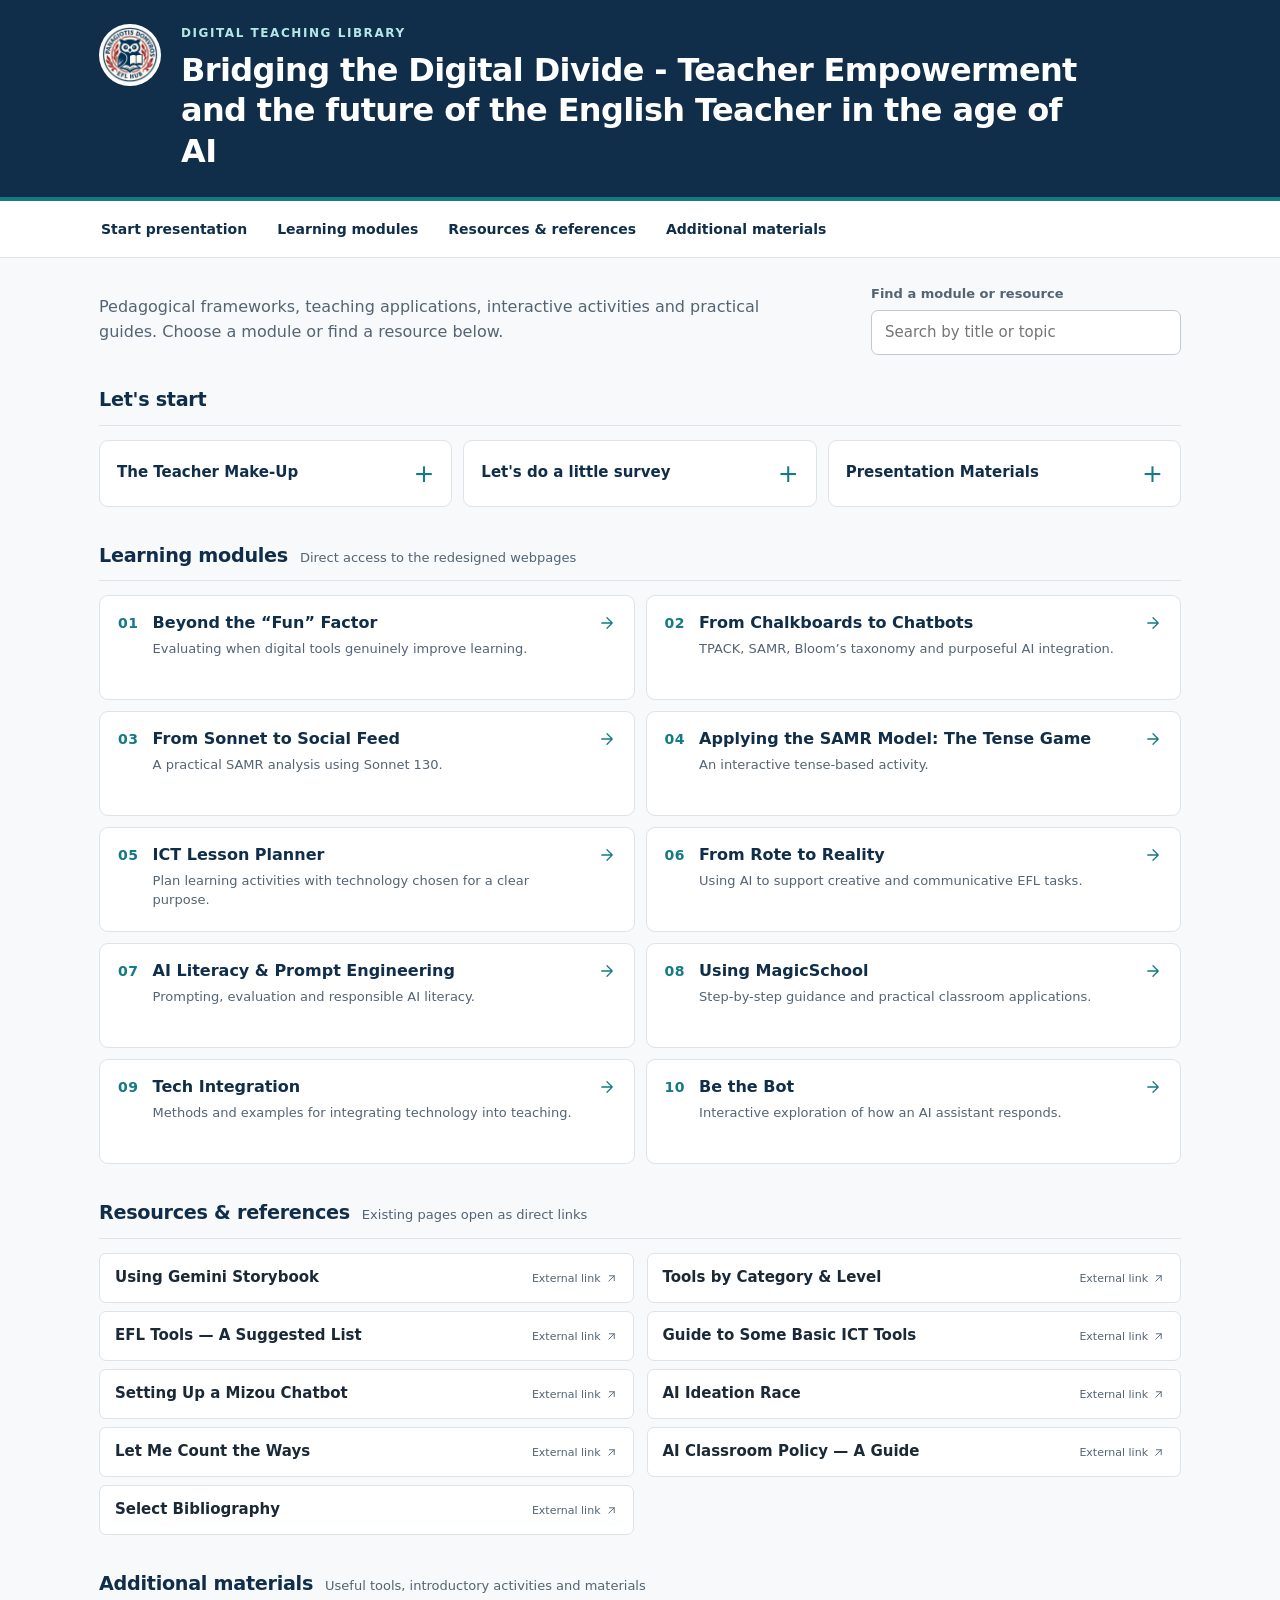
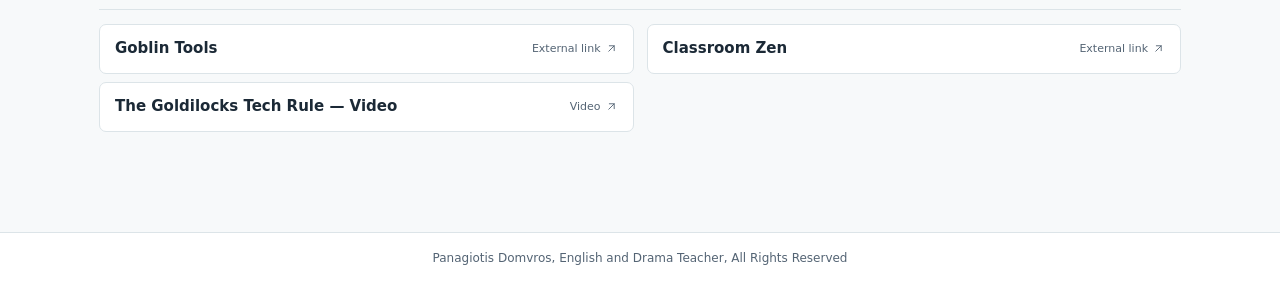
==== index.html @ 75fe8ab4 "Add files via upload" ====
<!doctype html>
<html lang="en">
<head>
<meta charset="utf-8">
<meta name="viewport" content="width=device-width, initial-scale=1">
<meta name="description" content="Digital Teaching Library: pedagogical frameworks, interactive activities, classroom tools and reference guides for English teachers.">
<title>Bridging the Digital Divide - Teacher Empowerment and the future of the English Teacher in the age of AI</title>
<style>
:root{--navy:#102e49;--teal:#147a85;--ink:#1b2936;--muted:#546474;--line:#dce4e8;--paper:#f7f9fa;--surface:#ffffff;--focus:#006cbe;}
*{box-sizing:border-box}
html{scroll-behavior:smooth}
body{margin:0;background:var(--paper);color:var(--ink);font-family:system-ui,-apple-system,BlinkMacSystemFont,"Segoe UI",Arial,sans-serif;line-height:1.55;font-size:16px}
a{color:inherit;text-decoration:none}
a:focus-visible,input:focus-visible{outline:3px solid var(--focus);outline-offset:4px}
.topbar{background:var(--navy);border-bottom:4px solid var(--teal);color:white}
.top-inner{max-width:1130px;margin:auto;padding:24px 24px 26px;display:flex;align-items:flex-start;gap:20px}
.brand-mark{flex:none;width:62px;height:62px;object-fit:contain;border-radius:50%;background:white}
.eyebrow{font-size:12px;letter-spacing:.13em;text-transform:uppercase;font-weight:760;color:#b6e7e7;margin:0 0 7px}
h1{font-size:clamp(1.25rem,2.55vw,2rem);line-height:1.27;letter-spacing:-.02em;margin:0;max-width:920px;font-weight:740}
nav{border-bottom:1px solid var(--line);background:var(--surface)}
.nav-inner{max-width:1130px;min-height:56px;margin:auto;padding:9px 24px;display:flex;gap:10px 26px;align-items:center;flex-wrap:wrap}
nav a{padding:7px 2px;font-size:14px;font-weight:650;color:var(--navy)}
nav a:hover{color:var(--teal);text-decoration:underline;text-underline-offset:5px}
main{max-width:1130px;margin:auto;padding:26px 24px 66px}
.intro{display:flex;gap:24px;align-items:center;justify-content:space-between;flex-wrap:wrap;margin-bottom:30px}
.intro p{margin:0;max-width:680px;color:var(--muted)}
.search-wrap{flex:0 1 310px;min-width:min(100%,235px)}
.search-wrap label{display:block;font-size:13px;font-weight:680;margin-bottom:5px;color:var(--muted)}
.search-wrap input{width:100%;font:inherit;font-size:15px;padding:10px 13px;background:var(--surface);color:var(--ink);border:1px solid #becbd2;border-radius:7px}
section{scroll-margin-top:24px;margin-bottom:34px}
.section-head{display:flex;gap:12px;align-items:baseline;border-bottom:1px solid var(--line);padding-bottom:10px;margin-bottom:14px}
h2{font-size:1.2rem;letter-spacing:-.015em;margin:0;color:var(--navy)}
.section-note{margin:0;color:var(--muted);font-size:13px}
.module-grid{display:grid;grid-template-columns:repeat(2,minmax(0,1fr));gap:11px}
.module{display:flex;align-items:flex-start;gap:14px;min-height:105px;padding:16px 18px;background:var(--surface);border:1px solid var(--line);border-radius:9px;transition:border-color .15s,background .15s}
.module:hover{border-color:var(--teal);background:#f2faf9}
.module-number{font-size:14px;color:var(--teal);font-weight:780;letter-spacing:.04em;line-height:1.7}
.module-copy{min-width:0;flex:1;display:flex;flex-direction:column;gap:5px}
.module-copy strong{color:var(--navy);font-size:16px;line-height:1.35}
.module-copy small{font-size:13px;line-height:1.48;color:var(--muted)}
.arrow{width:18px;height:18px;flex:none;stroke:var(--teal);stroke-width:1.7;stroke-linecap:round;stroke-linejoin:round;fill:none;margin-top:2px}
.resource-grid{display:grid;grid-template-columns:repeat(2,minmax(0,1fr));gap:8px 13px}
.resource{display:flex;align-items:center;justify-content:space-between;gap:14px;padding:12px 15px;background:var(--surface);border:1px solid var(--line);border-radius:7px;min-height:50px;font-size:15px;font-weight:560}
.resource:hover{border-color:var(--teal);background:#f2faf9}
.link-side{white-space:nowrap;color:var(--muted);font-size:11px;font-weight:450;display:inline-flex;align-items:center;gap:4px}
.link-side svg{height:13px;width:13px;stroke:currentColor;fill:none;stroke-width:1.7;stroke-linejoin:round;stroke-linecap:round}
.empty{display:none;color:var(--muted);padding:30px 0;text-align:center}
footer{border-top:1px solid var(--line);background:white;color:var(--muted);font-size:12px;text-align:center;padding:16px 10px}
[hidden]{display:none !important}
@media(max-width:680px){.top-inner{padding:18px 16px 20px;gap:12px}.brand-mark{height:45px;width:45px}h1{font-size:1.2rem}.nav-inner{padding:9px 16px;gap:3px 16px}main{padding:24px 16px 55px}.intro{gap:13px}.search-wrap{flex:1 1 100%}.module-grid,.resource-grid{grid-template-columns:minmax(0,1fr)}.module{min-height:88px;padding:14px}.section-head{flex-direction:column;gap:3px}.link-side{font-size:10px}}
@media(prefers-reduced-motion:reduce){html{scroll-behavior:auto}.module{transition:none}}

/* Opening activities: compact, native fold-out panels */
.start-grid{display:grid;grid-template-columns:repeat(3,minmax(0,1fr));gap:11px}
.start-panel{background:var(--surface);border:1px solid var(--line);border-radius:9px;overflow:hidden;align-self:start}
.start-panel[open]{border-color:#91bfc1}
.start-panel summary{list-style:none;display:flex;align-items:center;justify-content:space-between;gap:12px;min-height:65px;padding:15px 17px;color:var(--navy);font-size:15px;font-weight:680;cursor:pointer}
.start-panel summary::-webkit-details-marker{display:none}
.start-panel summary:hover{background:#f2faf9}
.start-panel summary:focus-visible{outline:3px solid var(--focus);outline-offset:-4px}
.start-panel summary::after{content:'+';color:var(--teal);font-size:25px;font-weight:400;line-height:1;flex:none}
.start-panel[open] summary::after{content:'−'}
.start-panel[open] summary{border-bottom:1px solid var(--line)}
.start-panel-body{padding:17px;display:flex;flex-direction:column;align-items:center;gap:11px}
.start-panel-body a.qr-link{display:block;line-height:0;border-radius:4px}
.start-panel-body a.qr-link:focus-visible{outline:3px solid var(--focus);outline-offset:4px}
.start-panel-body .qr-img{display:block;object-fit:contain;max-width:100%;width:205px;height:205px;background:#fff;image-rendering:auto}
.start-panel-body .open-link{font-size:14px;color:var(--teal);font-weight:650;text-decoration:underline;text-underline-offset:3px}
.start-panel-body .open-link:hover{color:var(--navy)}
@media(max-width:790px){.start-grid{grid-template-columns:1fr}.start-panel summary{min-height:55px}.start-panel-body .qr-img{width:200px;height:200px}}
</style>
</head>
<body>
<header class="topbar"><div class="top-inner">
<img class="brand-mark" src="assets/pdhub-logo.png" alt="Digital Teaching Library logo">
<div><p class="eyebrow">Digital Teaching Library</p><h1>Bridging the Digital Divide - Teacher Empowerment and the future of the English Teacher in the age of AI</h1></div>
</div></header>
<nav aria-label="Page sections"><div class="nav-inner">
<a href="#start">Start presentation</a><a href="#modules">Learning modules</a><a href="#resources">Resources &amp; references</a><a href="#materials">Additional materials</a>
</div></nav>
<main>
<div class="intro"><p>Pedagogical frameworks, teaching applications, interactive activities and practical guides. Choose a module or find a resource below.</p>
<div class="search-wrap"><label for="find">Find a module or resource</label><input id="find" type="search" placeholder="Search by title or topic" autocomplete="off"></div>
</div>
<section id="start" class="filter-section" aria-labelledby="start-heading">
<div class="section-head"><h2 id="start-heading">Let's start </h2><p class="section-note"></p></div>
<div class="start-grid">
<details class="start-panel" data-search="The Teacher Make-Up The Teacher Make-Up">
<summary>The Teacher Make-Up</summary>
<div class="start-panel-body">
<a class="qr-link" href="https://domvrosepimorfosi.github.io/teachermakeup/?lng=en" target="_blank" rel="noopener noreferrer" aria-label="Open the activity – The Teacher Make-Up"><img class="qr-img" src="assets/teacher-make-up.png" width="205" height="205" alt="QR code for The Teacher Make-Up" loading="lazy"></a>
<a class="open-link" href="https://domvrosepimorfosi.github.io/teachermakeup/?lng=en" target="_blank" rel="noopener noreferrer">Open the activity</a>
</div></details>
<details class="start-panel" data-search="Let&#x27;s do a little survey AnswerGarden Survey">
<summary>Let&#x27;s do a little survey</summary>
<div class="start-panel-body">
<a class="qr-link" href="https://answergarden.ch/5081475" target="_blank" rel="noopener noreferrer" aria-label="Open the survey – Let&#x27;s do a little survey"><img class="qr-img" src="assets/answer-garden.png" width="205" height="205" alt="QR code for Let&#x27;s do a little survey" loading="lazy"></a>
<a class="open-link" href="https://answergarden.ch/5081475" target="_blank" rel="noopener noreferrer">Open the survey</a>
</div></details>
<details class="start-panel" data-search="Presentation Materials Teaching Materials">
<summary>Presentation Materials</summary>
<div class="start-panel-body">
<a class="qr-link" href="https://domvrosepimorfosi.github.io/bdd-dissemination/" target="_blank" rel="noopener noreferrer" aria-label="Open materials – Presentation Materials"><img class="qr-img" src="assets/presentation-materials.png" width="205" height="205" alt="QR code for Presentation Materials" loading="lazy"></a>
<a class="open-link" href="https://domvrosepimorfosi.github.io/bdd-dissemination/" target="_blank" rel="noopener noreferrer">Open materials</a>
</div></details>
</div></section>
<section id="modules" class="filter-section" aria-labelledby="modules-heading"><div class="section-head"><h2 id="modules-heading">Learning modules</h2><p class="section-note">Direct access to the redesigned webpages</p></div>
<div class="module-grid">
<a class="module" data-search="01 Beyond the “Fun” Factor Evaluating when digital tools genuinely improve learning." href="beyond-the-funfactor/index.html">
      <span class="module-number">01</span>
      <span class="module-copy"><strong>Beyond the “Fun” Factor</strong><small>Evaluating when digital tools genuinely improve learning.</small></span>
      <svg class="arrow" viewBox="0 0 24 24" aria-hidden="true"><path d="M5 12h14m-7-7 7 7-7 7"/></svg>
    </a><a class="module" data-search="02 From Chalkboards to Chatbots TPACK, SAMR, Bloom’s taxonomy and purposeful AI integration." href="Chalkboards-to-Chatbots/index.html">
      <span class="module-number">02</span>
      <span class="module-copy"><strong>From Chalkboards to Chatbots</strong><small>TPACK, SAMR, Bloom’s taxonomy and purposeful AI integration.</small></span>
      <svg class="arrow" viewBox="0 0 24 24" aria-hidden="true"><path d="M5 12h14m-7-7 7 7-7 7"/></svg>
    </a><a class="module" data-search="03 From Sonnet to Social Feed A practical SAMR analysis using Sonnet 130." href="SAMR-analysis-sonnet130/index.html">
      <span class="module-number">03</span>
      <span class="module-copy"><strong>From Sonnet to Social Feed</strong><small>A practical SAMR analysis using Sonnet 130.</small></span>
      <svg class="arrow" viewBox="0 0 24 24" aria-hidden="true"><path d="M5 12h14m-7-7 7 7-7 7"/></svg>
    </a><a class="module" data-search="04 Applying the SAMR Model: The Tense Game An interactive tense-based activity." href="SAMR-tenses/index.html">
      <span class="module-number">04</span>
      <span class="module-copy"><strong>Applying the SAMR Model: The Tense Game</strong><small>An interactive tense-based activity.</small></span>
      <svg class="arrow" viewBox="0 0 24 24" aria-hidden="true"><path d="M5 12h14m-7-7 7 7-7 7"/></svg>
    </a><a class="module" data-search="05 ICT Lesson Planner Plan learning activities with technology chosen for a clear purpose." href="ICT-LessonPlanner/index.html">
      <span class="module-number">05</span>
      <span class="module-copy"><strong>ICT Lesson Planner</strong><small>Plan learning activities with technology chosen for a clear purpose.</small></span>
      <svg class="arrow" viewBox="0 0 24 24" aria-hidden="true"><path d="M5 12h14m-7-7 7 7-7 7"/></svg>
    </a><a class="module" data-search="06 From Rote to Reality Using AI to support creative and communicative EFL tasks." href="Rote-to-Reality/index.html">
      <span class="module-number">06</span>
      <span class="module-copy"><strong>From Rote to Reality</strong><small>Using AI to support creative and communicative EFL tasks.</small></span>
      <svg class="arrow" viewBox="0 0 24 24" aria-hidden="true"><path d="M5 12h14m-7-7 7 7-7 7"/></svg>
    </a><a class="module" data-search="07 AI Literacy &amp; Prompt Engineering Prompting, evaluation and responsible AI literacy." href="ai-literacy/index.html">
      <span class="module-number">07</span>
      <span class="module-copy"><strong>AI Literacy &amp; Prompt Engineering</strong><small>Prompting, evaluation and responsible AI literacy.</small></span>
      <svg class="arrow" viewBox="0 0 24 24" aria-hidden="true"><path d="M5 12h14m-7-7 7 7-7 7"/></svg>
    </a><a class="module" data-search="08 Using MagicSchool Step-by-step guidance and practical classroom applications." href="using-magicschool/index.html">
      <span class="module-number">08</span>
      <span class="module-copy"><strong>Using MagicSchool</strong><small>Step-by-step guidance and practical classroom applications.</small></span>
      <svg class="arrow" viewBox="0 0 24 24" aria-hidden="true"><path d="M5 12h14m-7-7 7 7-7 7"/></svg>
    </a><a class="module" data-search="09 Tech Integration Methods and examples for integrating technology into teaching." href="tech-integration/index.html">
      <span class="module-number">09</span>
      <span class="module-copy"><strong>Tech Integration</strong><small>Methods and examples for integrating technology into teaching.</small></span>
      <svg class="arrow" viewBox="0 0 24 24" aria-hidden="true"><path d="M5 12h14m-7-7 7 7-7 7"/></svg>
    </a><a class="module" data-search="10 Be the Bot Interactive exploration of how an AI assistant responds." href="be-the-bot/index.html">
      <span class="module-number">10</span>
      <span class="module-copy"><strong>Be the Bot</strong><small>Interactive exploration of how an AI assistant responds.</small></span>
      <svg class="arrow" viewBox="0 0 24 24" aria-hidden="true"><path d="M5 12h14m-7-7 7 7-7 7"/></svg>
    </a>
</div></section>
<section id="resources" class="filter-section" aria-labelledby="resources-heading"><div class="section-head"><h2 id="resources-heading">Resources &amp; references</h2><p class="section-note">Existing pages open as direct links</p></div>
<div class="resource-grid">
<a class="resource" data-search="Using Gemini Storybook" href="https://domvrosepimorfosi.github.io/using-storybook/" target="_blank" rel="noopener noreferrer">
       <span>Using Gemini Storybook</span><span class="link-side">External link <svg viewBox="0 0 24 24" aria-hidden="true"><path d="M7 17 17 7M8 7h9v9"/></svg></span>
    </a><a class="resource" data-search="Tools by Category &amp; Level" href="https://domvrosepimorfosi.github.io/ict-tools-categorised/" target="_blank" rel="noopener noreferrer">
       <span>Tools by Category &amp; Level</span><span class="link-side">External link <svg viewBox="0 0 24 24" aria-hidden="true"><path d="M7 17 17 7M8 7h9v9"/></svg></span>
    </a><a class="resource" data-search="EFL Tools — A Suggested List" href="https://domvrosepimorfosi.github.io/EFLTools-Suggested-List/" target="_blank" rel="noopener noreferrer">
       <span>EFL Tools — A Suggested List</span><span class="link-side">External link <svg viewBox="0 0 24 24" aria-hidden="true"><path d="M7 17 17 7M8 7h9v9"/></svg></span>
    </a><a class="resource" data-search="Guide to Some Basic ICT Tools" href="https://domvrosepimorfosi.github.io/ict-tools-presentation/" target="_blank" rel="noopener noreferrer">
       <span>Guide to Some Basic ICT Tools</span><span class="link-side">External link <svg viewBox="0 0 24 24" aria-hidden="true"><path d="M7 17 17 7M8 7h9v9"/></svg></span>
    </a><a class="resource" data-search="Setting Up a Mizou Chatbot" href="https://domvrosepimorfosi.github.io/mizou-chatbot/" target="_blank" rel="noopener noreferrer">
       <span>Setting Up a Mizou Chatbot</span><span class="link-side">External link <svg viewBox="0 0 24 24" aria-hidden="true"><path d="M7 17 17 7M8 7h9v9"/></svg></span>
    </a><a class="resource" data-search="AI Ideation Race" href="https://domvrosepimorfosi.github.io/ai-ideation-race/" target="_blank" rel="noopener noreferrer">
       <span>AI Ideation Race</span><span class="link-side">External link <svg viewBox="0 0 24 24" aria-hidden="true"><path d="M7 17 17 7M8 7h9v9"/></svg></span>
    </a><a class="resource" data-search="Let Me Count the Ways" href="https://domvrosepimorfosi.github.io/sonnet-letmecount/" target="_blank" rel="noopener noreferrer">
       <span>Let Me Count the Ways</span><span class="link-side">External link <svg viewBox="0 0 24 24" aria-hidden="true"><path d="M7 17 17 7M8 7h9v9"/></svg></span>
    </a><a class="resource" data-search="AI Classroom Policy — A Guide" href="https://domvrosepimorfosi.github.io/AI-classroom-policy/" target="_blank" rel="noopener noreferrer">
       <span>AI Classroom Policy — A Guide</span><span class="link-side">External link <svg viewBox="0 0 24 24" aria-hidden="true"><path d="M7 17 17 7M8 7h9v9"/></svg></span>
    </a><a class="resource" data-search="Select Bibliography" href="https://domvrosepimorfosi.github.io/bridging-divide-bibliography/" target="_blank" rel="noopener noreferrer">
       <span>Select Bibliography</span><span class="link-side">External link <svg viewBox="0 0 24 24" aria-hidden="true"><path d="M7 17 17 7M8 7h9v9"/></svg></span>
    </a>
</div></section>
<section id="materials" class="filter-section" aria-labelledby="materials-heading"><div class="section-head"><h2 id="materials-heading">Additional materials</h2><p class="section-note">Useful tools, introductory activities and materials</p></div>
<div class="resource-grid">
<a class="resource" data-search="Goblin Tools" href="https://goblin.tools/" target="_blank" rel="noopener noreferrer">
       <span>Goblin Tools</span><span class="link-side">External link <svg viewBox="0 0 24 24" aria-hidden="true"><path d="M7 17 17 7M8 7h9v9"/></svg></span>
    </a><a class="resource" data-search="Classroom Zen" href="https://classroomzen.com/" target="_blank" rel="noopener noreferrer">
       <span>Classroom Zen</span><span class="link-side">External link <svg viewBox="0 0 24 24" aria-hidden="true"><path d="M7 17 17 7M8 7h9v9"/></svg></span>
    </a><a class="resource" data-search="The Goldilocks Tech Rule — Video" href="ICT-LessonPlanner/The%20Goldilocks%20Tech%20Rule.mp4">
       <span>The Goldilocks Tech Rule — Video</span><span class="link-side">Video <svg viewBox="0 0 24 24" aria-hidden="true"><path d="M7 17 17 7M8 7h9v9"/></svg></span>
    </a>
</div></section>
<p class="empty" id="empty" role="status" aria-live="polite">No matching modules or resources.</p>
</main>
<footer>Panagiotis Domvros, English and Drama Teacher, All Rights Reserved</footer>
<script>
const field=document.getElementById('find');
const entries=[...document.querySelectorAll('[data-search]')];
const groups=[...document.querySelectorAll('.filter-section')];
field.addEventListener('input',()=>{
 const term=field.value.toLocaleLowerCase().trim();
 let visible=0;
 entries.forEach(a=>{let matched=a.dataset.search.toLocaleLowerCase().includes(term);a.hidden=!matched;if(matched)visible++;});
 groups.forEach(g=>{g.hidden=![...g.querySelectorAll('[data-search]')].some(e=>!e.hidden);});
 document.getElementById('empty').style.display=visible?'none':'block';
});
</script>
</body>
</html>
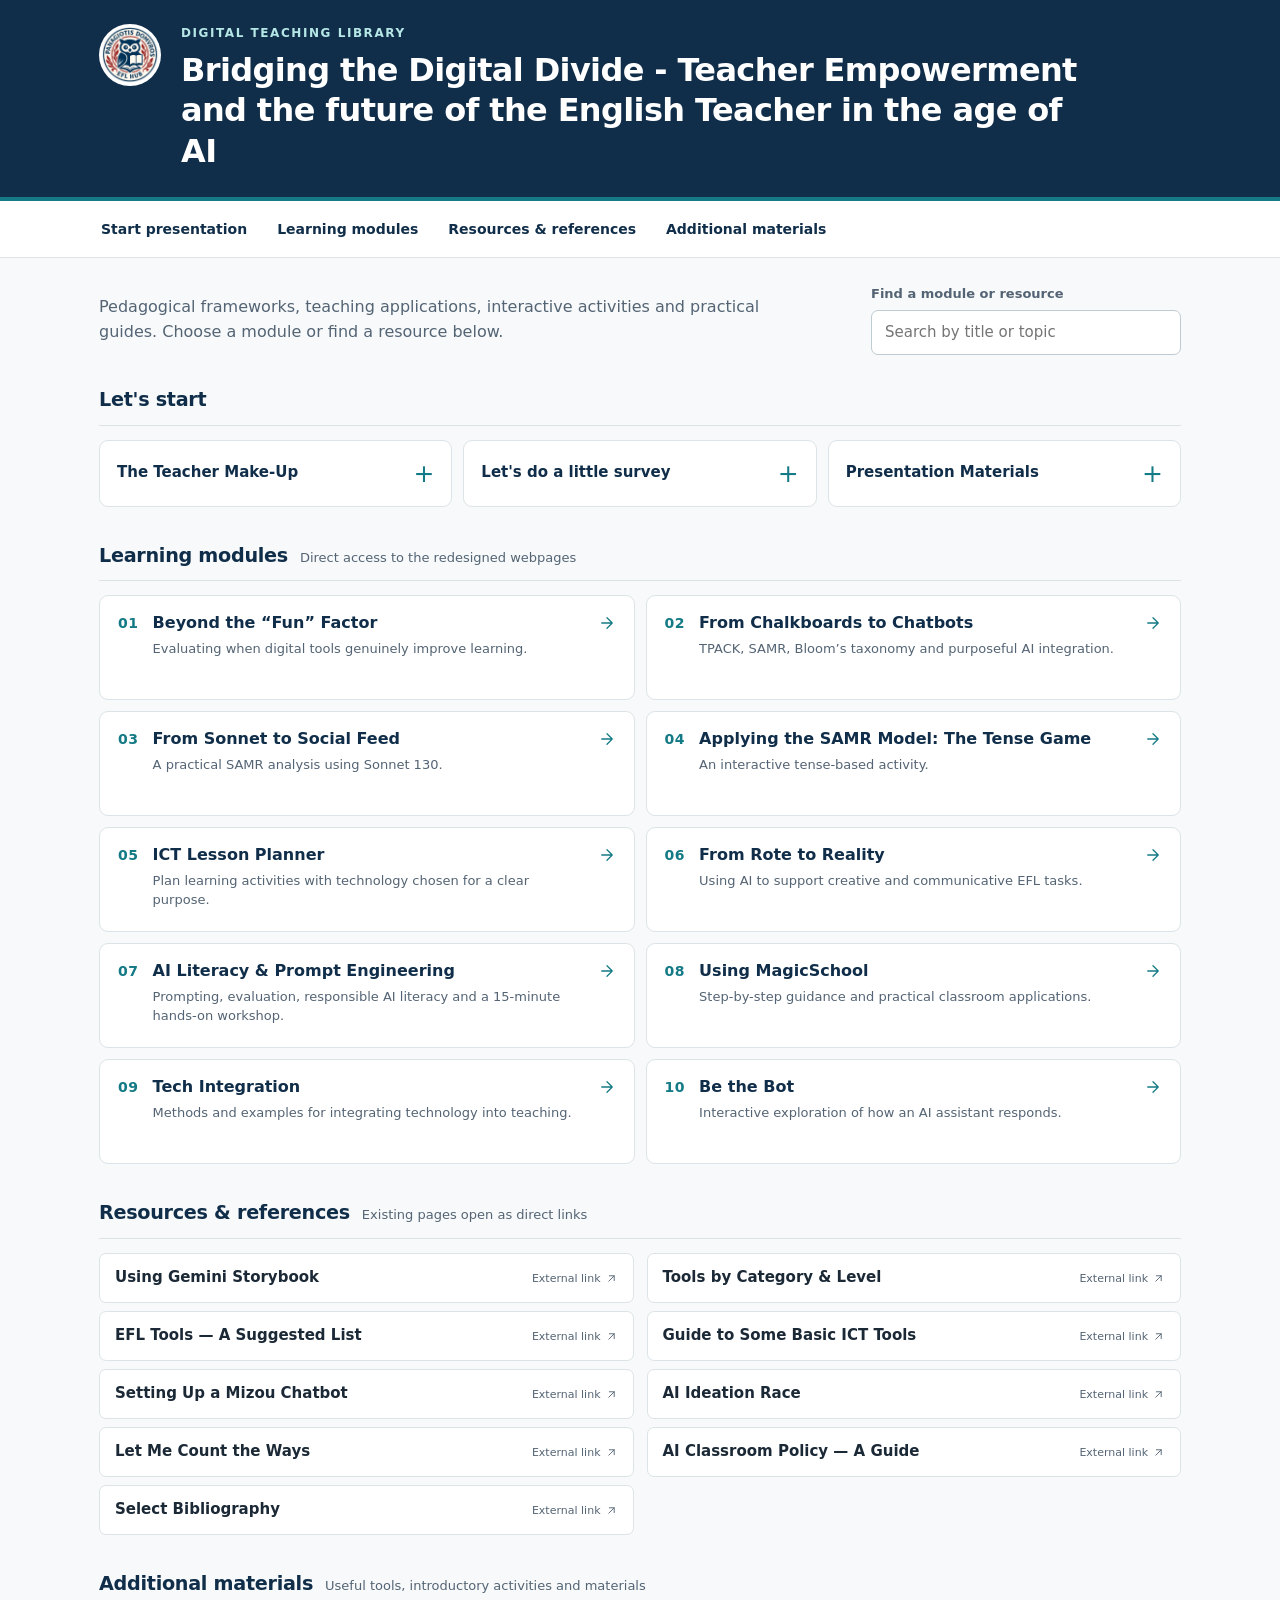
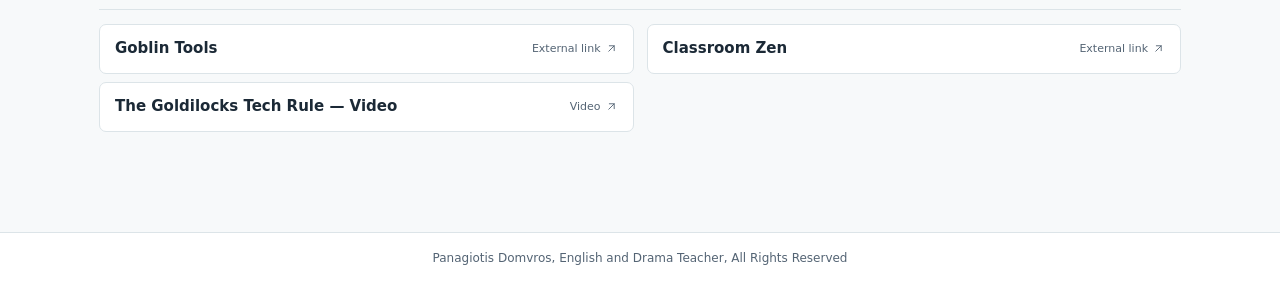
==== commit ed508e9f: "Add files via upload" ====
--- a/index.html
+++ b/index.html
@@ -130,9 +130,9 @@
       <span class="module-number">06</span>
       <span class="module-copy"><strong>From Rote to Reality</strong><small>Using AI to support creative and communicative EFL tasks.</small></span>
       <svg class="arrow" viewBox="0 0 24 24" aria-hidden="true"><path d="M5 12h14m-7-7 7 7-7 7"/></svg>
-    </a><a class="module" data-search="07 AI Literacy &amp; Prompt Engineering Prompting, evaluation and responsible AI literacy." href="ai-literacy/index.html">
+    </a><a class="module" data-search="07 AI Literacy &amp; Prompt Engineering Prompting, evaluation, responsible AI literacy and 15-minute practical prompt workshop." href="ai-literacy/index.html">
       <span class="module-number">07</span>
-      <span class="module-copy"><strong>AI Literacy &amp; Prompt Engineering</strong><small>Prompting, evaluation and responsible AI literacy.</small></span>
+      <span class="module-copy"><strong>AI Literacy &amp; Prompt Engineering</strong><small>Prompting, evaluation, responsible AI literacy and a 15-minute hands-on workshop.</small></span>
       <svg class="arrow" viewBox="0 0 24 24" aria-hidden="true"><path d="M5 12h14m-7-7 7 7-7 7"/></svg>
     </a><a class="module" data-search="08 Using MagicSchool Step-by-step guidance and practical classroom applications." href="using-magicschool/index.html">
       <span class="module-number">08</span>
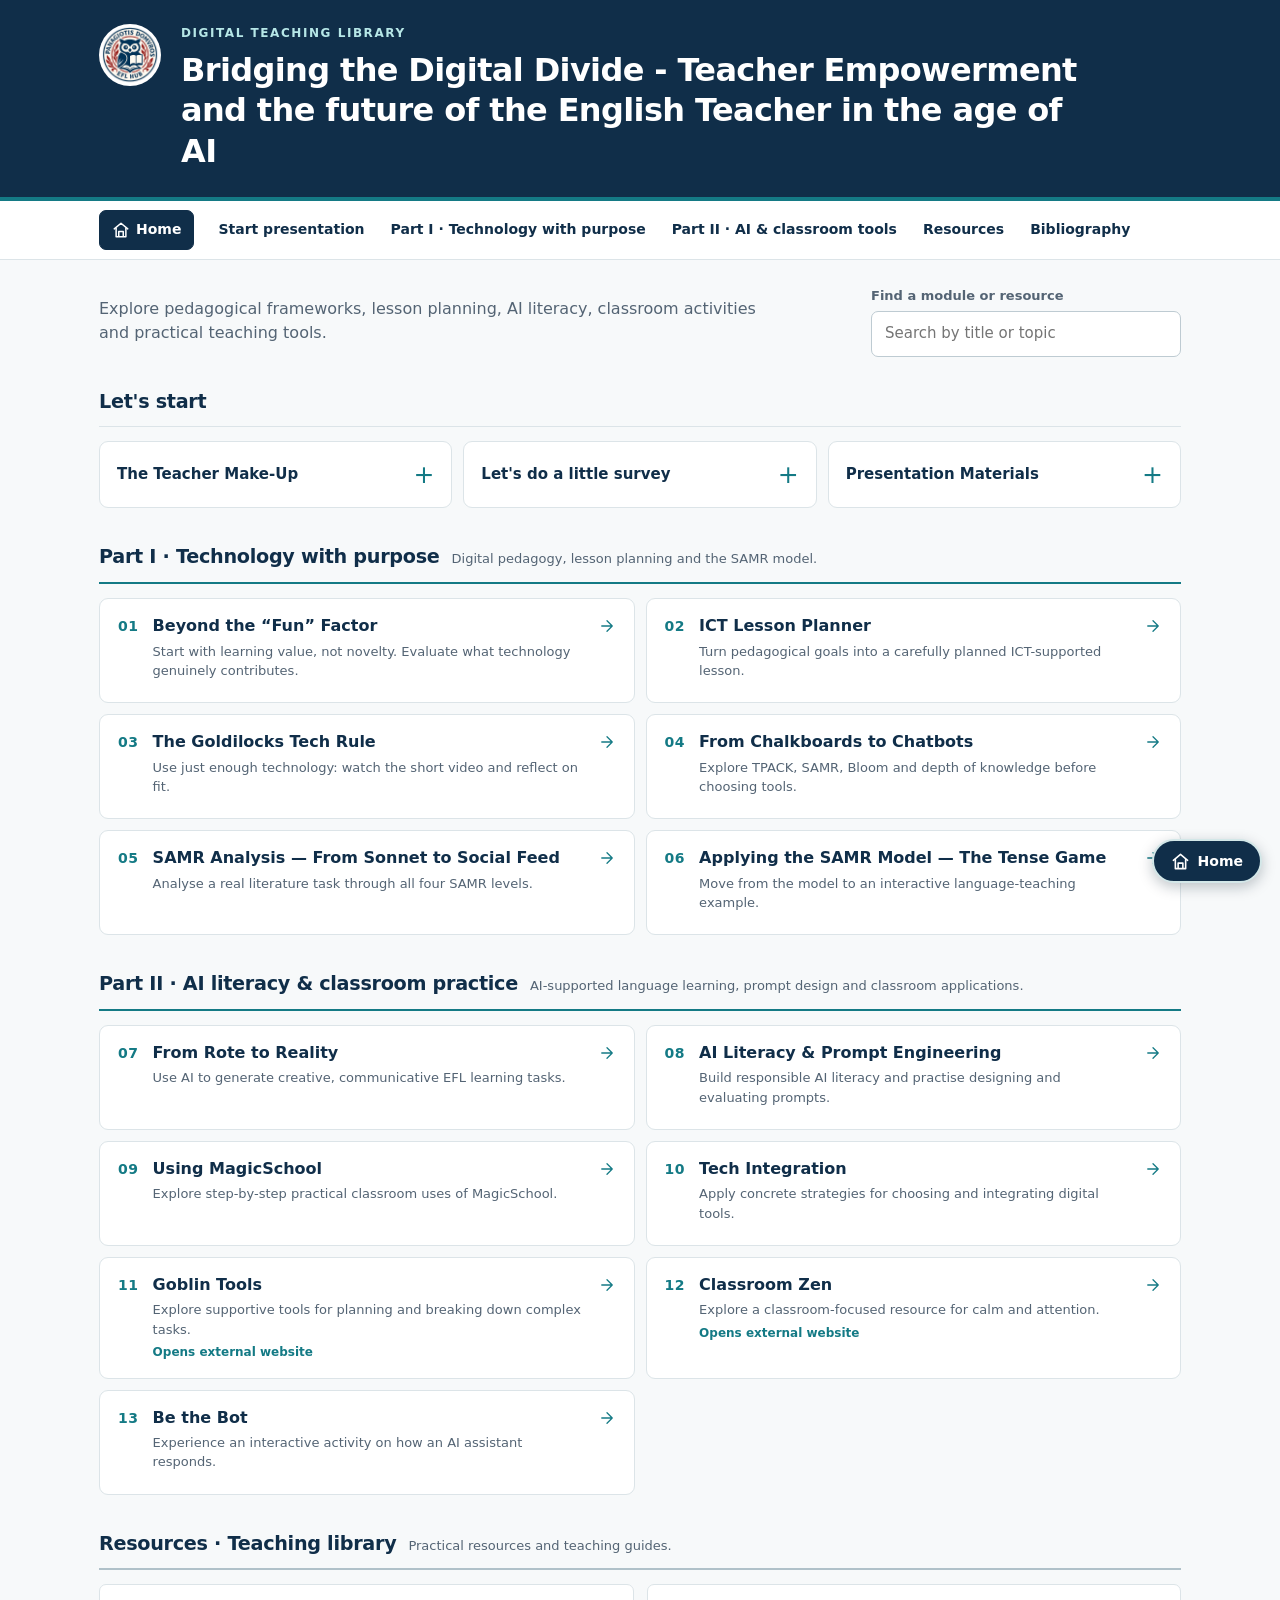
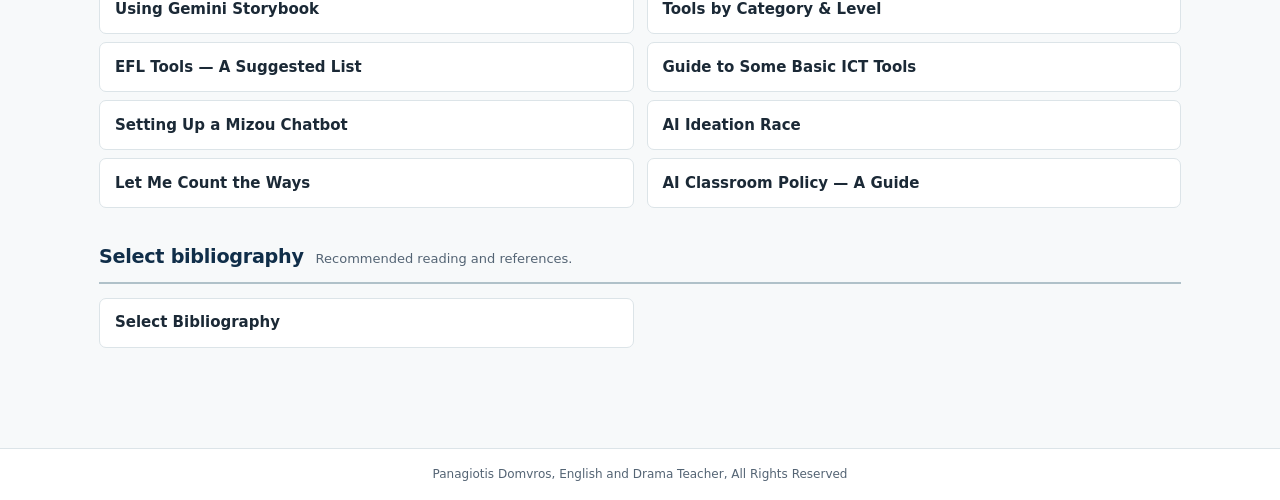
==== commit 2d15f52b: "Add files via upload" ====
--- a/index.html
+++ b/index.html
@@ -1,9 +1,10 @@
-<!doctype html>
+<!DOCTYPE html>
+
 <html lang="en">
 <head>
-<meta charset="utf-8">
-<meta name="viewport" content="width=device-width, initial-scale=1">
-<meta name="description" content="Digital Teaching Library: pedagogical frameworks, interactive activities, classroom tools and reference guides for English teachers.">
+<meta charset="utf-8"/>
+<meta content="width=device-width, initial-scale=1" name="viewport"/>
+<meta content="Digital Teaching Library: pedagogical frameworks, interactive activities, classroom tools and reference guides for English teachers." name="description"/>
 <title>Bridging the Digital Divide - Teacher Empowerment and the future of the English Teacher in the age of AI</title>
 <style>
 :root{--navy:#102e49;--teal:#147a85;--ink:#1b2936;--muted:#546474;--line:#dce4e8;--paper:#f7f9fa;--surface:#ffffff;--focus:#006cbe;}
@@ -69,119 +70,53 @@
 .start-panel-body .open-link:hover{color:var(--navy)}
 @media(max-width:790px){.start-grid{grid-template-columns:1fr}.start-panel summary{min-height:55px}.start-panel-body .qr-img{width:200px;height:200px}}
 </style>
+<style>
+/* Seminar pathway: two clear phases, retaining the 2027 visual identity. */
+.module-grid .module{position:relative}
+.external-caption{font-size:12px !important;color:var(--teal) !important;font-weight:650}
+.section-head h2{font-weight:760}
+#pedagogy .section-head, #ai-tools .section-head{border-bottom:2px solid var(--teal)}
+#resources .section-head{border-bottom:2px solid #b0c1c9}
+#bibliography .section-head{border-bottom:2px solid #b0c1c9}
+@media(min-width:681px){nav .nav-inner{gap:10px 22px}}
+</style>
+<style>nav .site-index-home{display:inline-flex;align-items:center;gap:6px;background:#102e49;border:1px solid #102e49;color:#fff;padding:8px 12px;border-radius:7px;min-height:39px}nav .site-index-home:hover{background:#147a85;color:#fff;text-decoration:none}nav .site-index-home svg{height:18px;width:18px;stroke:currentColor;stroke-width:2;stroke-linecap:round;stroke-linejoin:round;fill:none}nav .site-index-home:focus-visible{outline:3px solid #147a85;outline-offset:3px}</style>
+<link rel="stylesheet" href="site-home.css">
 </head>
 <body>
-<header class="topbar"><div class="top-inner">
-<img class="brand-mark" src="assets/pdhub-logo.png" alt="Digital Teaching Library logo">
+<header class="topbar" id="top"><div class="top-inner">
+<img alt="Digital Teaching Library logo" class="brand-mark" src="assets/pdhub-logo.png"/>
 <div><p class="eyebrow">Digital Teaching Library</p><h1>Bridging the Digital Divide - Teacher Empowerment and the future of the English Teacher in the age of AI</h1></div>
 </div></header>
-<nav aria-label="Page sections"><div class="nav-inner">
-<a href="#start">Start presentation</a><a href="#modules">Learning modules</a><a href="#resources">Resources &amp; references</a><a href="#materials">Additional materials</a>
-</div></nav>
+<nav aria-label="Page sections"><div class="nav-inner"><a class="site-index-home" href="#top" aria-label="Home — return to the top of the teaching library"><svg viewBox="0 0 24 24" aria-hidden="true"><path d="M3 10.5 12 3l9 7.5"/><path d="M5.5 9.5V21h13V9.5M9 21v-7h6v7"/></svg><span>Home</span></a><a href="#start">Start presentation</a><a href="#pedagogy">Part I · Technology with purpose</a><a href="#ai-tools">Part II · AI &amp; classroom tools</a><a href="#resources">Resources</a><a href="#bibliography">Bibliography</a></div></nav>
 <main>
-<div class="intro"><p>Pedagogical frameworks, teaching applications, interactive activities and practical guides. Choose a module or find a resource below.</p>
-<div class="search-wrap"><label for="find">Find a module or resource</label><input id="find" type="search" placeholder="Search by title or topic" autocomplete="off"></div>
+<div class="intro"><p>Explore pedagogical frameworks, lesson planning, AI literacy, classroom activities and practical teaching tools.</p>
+<div class="search-wrap"><label for="find">Find a module or resource</label><input autocomplete="off" id="find" placeholder="Search by title or topic" type="search"/></div>
 </div>
-<section id="start" class="filter-section" aria-labelledby="start-heading">
+
+<section aria-labelledby="start-heading" class="filter-section" id="start">
 <div class="section-head"><h2 id="start-heading">Let's start </h2><p class="section-note"></p></div>
 <div class="start-grid">
 <details class="start-panel" data-search="The Teacher Make-Up The Teacher Make-Up">
 <summary>The Teacher Make-Up</summary>
 <div class="start-panel-body">
-<a class="qr-link" href="https://domvrosepimorfosi.github.io/teachermakeup/?lng=en" target="_blank" rel="noopener noreferrer" aria-label="Open the activity – The Teacher Make-Up"><img class="qr-img" src="assets/teacher-make-up.png" width="205" height="205" alt="QR code for The Teacher Make-Up" loading="lazy"></a>
-<a class="open-link" href="https://domvrosepimorfosi.github.io/teachermakeup/?lng=en" target="_blank" rel="noopener noreferrer">Open the activity</a>
+<a aria-label="Open the activity – The Teacher Make-Up" class="qr-link" href="https://domvrosepimorfosi.github.io/teachermakeup/?lng=en" rel="noopener noreferrer" target="_blank"><img alt="QR code for The Teacher Make-Up" class="qr-img" height="205" loading="lazy" src="assets/teacher-make-up.png" width="205"/></a>
+<a class="open-link" href="https://domvrosepimorfosi.github.io/teachermakeup/?lng=en" rel="noopener noreferrer" target="_blank">Open the activity</a>
 </div></details>
-<details class="start-panel" data-search="Let&#x27;s do a little survey AnswerGarden Survey">
-<summary>Let&#x27;s do a little survey</summary>
+<details class="start-panel" data-search="Let's do a little survey AnswerGarden Survey">
+<summary>Let's do a little survey</summary>
 <div class="start-panel-body">
-<a class="qr-link" href="https://answergarden.ch/5081475" target="_blank" rel="noopener noreferrer" aria-label="Open the survey – Let&#x27;s do a little survey"><img class="qr-img" src="assets/answer-garden.png" width="205" height="205" alt="QR code for Let&#x27;s do a little survey" loading="lazy"></a>
-<a class="open-link" href="https://answergarden.ch/5081475" target="_blank" rel="noopener noreferrer">Open the survey</a>
+<a aria-label="Open the survey – Let's do a little survey" class="qr-link" href="https://answergarden.ch/5081475" rel="noopener noreferrer" target="_blank"><img alt="QR code for Let's do a little survey" class="qr-img" height="205" loading="lazy" src="assets/answer-garden.png" width="205"/></a>
+<a class="open-link" href="https://answergarden.ch/5081475" rel="noopener noreferrer" target="_blank">Open the survey</a>
 </div></details>
 <details class="start-panel" data-search="Presentation Materials Teaching Materials">
 <summary>Presentation Materials</summary>
 <div class="start-panel-body">
-<a class="qr-link" href="https://domvrosepimorfosi.github.io/bdd-dissemination/" target="_blank" rel="noopener noreferrer" aria-label="Open materials – Presentation Materials"><img class="qr-img" src="assets/presentation-materials.png" width="205" height="205" alt="QR code for Presentation Materials" loading="lazy"></a>
-<a class="open-link" href="https://domvrosepimorfosi.github.io/bdd-dissemination/" target="_blank" rel="noopener noreferrer">Open materials</a>
+<a aria-label="Open materials – Presentation Materials" class="qr-link" href="https://domvrosepimorfosi.github.io/bdd-dissemination/" rel="noopener noreferrer" target="_blank"><img alt="QR code for Presentation Materials" class="qr-img" height="205" loading="lazy" src="assets/presentation-materials.png" width="205"/></a>
+<a class="open-link" href="https://domvrosepimorfosi.github.io/bdd-dissemination/" rel="noopener noreferrer" target="_blank">Open materials</a>
 </div></details>
-</div></section>
-<section id="modules" class="filter-section" aria-labelledby="modules-heading"><div class="section-head"><h2 id="modules-heading">Learning modules</h2><p class="section-note">Direct access to the redesigned webpages</p></div>
-<div class="module-grid">
-<a class="module" data-search="01 Beyond the “Fun” Factor Evaluating when digital tools genuinely improve learning." href="beyond-the-funfactor/index.html">
-      <span class="module-number">01</span>
-      <span class="module-copy"><strong>Beyond the “Fun” Factor</strong><small>Evaluating when digital tools genuinely improve learning.</small></span>
-      <svg class="arrow" viewBox="0 0 24 24" aria-hidden="true"><path d="M5 12h14m-7-7 7 7-7 7"/></svg>
-    </a><a class="module" data-search="02 From Chalkboards to Chatbots TPACK, SAMR, Bloom’s taxonomy and purposeful AI integration." href="Chalkboards-to-Chatbots/index.html">
-      <span class="module-number">02</span>
-      <span class="module-copy"><strong>From Chalkboards to Chatbots</strong><small>TPACK, SAMR, Bloom’s taxonomy and purposeful AI integration.</small></span>
-      <svg class="arrow" viewBox="0 0 24 24" aria-hidden="true"><path d="M5 12h14m-7-7 7 7-7 7"/></svg>
-    </a><a class="module" data-search="03 From Sonnet to Social Feed A practical SAMR analysis using Sonnet 130." href="SAMR-analysis-sonnet130/index.html">
-      <span class="module-number">03</span>
-      <span class="module-copy"><strong>From Sonnet to Social Feed</strong><small>A practical SAMR analysis using Sonnet 130.</small></span>
-      <svg class="arrow" viewBox="0 0 24 24" aria-hidden="true"><path d="M5 12h14m-7-7 7 7-7 7"/></svg>
-    </a><a class="module" data-search="04 Applying the SAMR Model: The Tense Game An interactive tense-based activity." href="SAMR-tenses/index.html">
-      <span class="module-number">04</span>
-      <span class="module-copy"><strong>Applying the SAMR Model: The Tense Game</strong><small>An interactive tense-based activity.</small></span>
-      <svg class="arrow" viewBox="0 0 24 24" aria-hidden="true"><path d="M5 12h14m-7-7 7 7-7 7"/></svg>
-    </a><a class="module" data-search="05 ICT Lesson Planner Plan learning activities with technology chosen for a clear purpose." href="ICT-LessonPlanner/index.html">
-      <span class="module-number">05</span>
-      <span class="module-copy"><strong>ICT Lesson Planner</strong><small>Plan learning activities with technology chosen for a clear purpose.</small></span>
-      <svg class="arrow" viewBox="0 0 24 24" aria-hidden="true"><path d="M5 12h14m-7-7 7 7-7 7"/></svg>
-    </a><a class="module" data-search="06 From Rote to Reality Using AI to support creative and communicative EFL tasks." href="Rote-to-Reality/index.html">
-      <span class="module-number">06</span>
-      <span class="module-copy"><strong>From Rote to Reality</strong><small>Using AI to support creative and communicative EFL tasks.</small></span>
-      <svg class="arrow" viewBox="0 0 24 24" aria-hidden="true"><path d="M5 12h14m-7-7 7 7-7 7"/></svg>
-    </a><a class="module" data-search="07 AI Literacy &amp; Prompt Engineering Prompting, evaluation, responsible AI literacy and 15-minute practical prompt workshop." href="ai-literacy/index.html">
-      <span class="module-number">07</span>
-      <span class="module-copy"><strong>AI Literacy &amp; Prompt Engineering</strong><small>Prompting, evaluation, responsible AI literacy and a 15-minute hands-on workshop.</small></span>
-      <svg class="arrow" viewBox="0 0 24 24" aria-hidden="true"><path d="M5 12h14m-7-7 7 7-7 7"/></svg>
-    </a><a class="module" data-search="08 Using MagicSchool Step-by-step guidance and practical classroom applications." href="using-magicschool/index.html">
-      <span class="module-number">08</span>
-      <span class="module-copy"><strong>Using MagicSchool</strong><small>Step-by-step guidance and practical classroom applications.</small></span>
-      <svg class="arrow" viewBox="0 0 24 24" aria-hidden="true"><path d="M5 12h14m-7-7 7 7-7 7"/></svg>
-    </a><a class="module" data-search="09 Tech Integration Methods and examples for integrating technology into teaching." href="tech-integration/index.html">
-      <span class="module-number">09</span>
-      <span class="module-copy"><strong>Tech Integration</strong><small>Methods and examples for integrating technology into teaching.</small></span>
-      <svg class="arrow" viewBox="0 0 24 24" aria-hidden="true"><path d="M5 12h14m-7-7 7 7-7 7"/></svg>
-    </a><a class="module" data-search="10 Be the Bot Interactive exploration of how an AI assistant responds." href="be-the-bot/index.html">
-      <span class="module-number">10</span>
-      <span class="module-copy"><strong>Be the Bot</strong><small>Interactive exploration of how an AI assistant responds.</small></span>
-      <svg class="arrow" viewBox="0 0 24 24" aria-hidden="true"><path d="M5 12h14m-7-7 7 7-7 7"/></svg>
-    </a>
-</div></section>
-<section id="resources" class="filter-section" aria-labelledby="resources-heading"><div class="section-head"><h2 id="resources-heading">Resources &amp; references</h2><p class="section-note">Existing pages open as direct links</p></div>
-<div class="resource-grid">
-<a class="resource" data-search="Using Gemini Storybook" href="https://domvrosepimorfosi.github.io/using-storybook/" target="_blank" rel="noopener noreferrer">
-       <span>Using Gemini Storybook</span><span class="link-side">External link <svg viewBox="0 0 24 24" aria-hidden="true"><path d="M7 17 17 7M8 7h9v9"/></svg></span>
-    </a><a class="resource" data-search="Tools by Category &amp; Level" href="https://domvrosepimorfosi.github.io/ict-tools-categorised/" target="_blank" rel="noopener noreferrer">
-       <span>Tools by Category &amp; Level</span><span class="link-side">External link <svg viewBox="0 0 24 24" aria-hidden="true"><path d="M7 17 17 7M8 7h9v9"/></svg></span>
-    </a><a class="resource" data-search="EFL Tools — A Suggested List" href="https://domvrosepimorfosi.github.io/EFLTools-Suggested-List/" target="_blank" rel="noopener noreferrer">
-       <span>EFL Tools — A Suggested List</span><span class="link-side">External link <svg viewBox="0 0 24 24" aria-hidden="true"><path d="M7 17 17 7M8 7h9v9"/></svg></span>
-    </a><a class="resource" data-search="Guide to Some Basic ICT Tools" href="https://domvrosepimorfosi.github.io/ict-tools-presentation/" target="_blank" rel="noopener noreferrer">
-       <span>Guide to Some Basic ICT Tools</span><span class="link-side">External link <svg viewBox="0 0 24 24" aria-hidden="true"><path d="M7 17 17 7M8 7h9v9"/></svg></span>
-    </a><a class="resource" data-search="Setting Up a Mizou Chatbot" href="https://domvrosepimorfosi.github.io/mizou-chatbot/" target="_blank" rel="noopener noreferrer">
-       <span>Setting Up a Mizou Chatbot</span><span class="link-side">External link <svg viewBox="0 0 24 24" aria-hidden="true"><path d="M7 17 17 7M8 7h9v9"/></svg></span>
-    </a><a class="resource" data-search="AI Ideation Race" href="https://domvrosepimorfosi.github.io/ai-ideation-race/" target="_blank" rel="noopener noreferrer">
-       <span>AI Ideation Race</span><span class="link-side">External link <svg viewBox="0 0 24 24" aria-hidden="true"><path d="M7 17 17 7M8 7h9v9"/></svg></span>
-    </a><a class="resource" data-search="Let Me Count the Ways" href="https://domvrosepimorfosi.github.io/sonnet-letmecount/" target="_blank" rel="noopener noreferrer">
-       <span>Let Me Count the Ways</span><span class="link-side">External link <svg viewBox="0 0 24 24" aria-hidden="true"><path d="M7 17 17 7M8 7h9v9"/></svg></span>
-    </a><a class="resource" data-search="AI Classroom Policy — A Guide" href="https://domvrosepimorfosi.github.io/AI-classroom-policy/" target="_blank" rel="noopener noreferrer">
-       <span>AI Classroom Policy — A Guide</span><span class="link-side">External link <svg viewBox="0 0 24 24" aria-hidden="true"><path d="M7 17 17 7M8 7h9v9"/></svg></span>
-    </a><a class="resource" data-search="Select Bibliography" href="https://domvrosepimorfosi.github.io/bridging-divide-bibliography/" target="_blank" rel="noopener noreferrer">
-       <span>Select Bibliography</span><span class="link-side">External link <svg viewBox="0 0 24 24" aria-hidden="true"><path d="M7 17 17 7M8 7h9v9"/></svg></span>
-    </a>
-</div></section>
-<section id="materials" class="filter-section" aria-labelledby="materials-heading"><div class="section-head"><h2 id="materials-heading">Additional materials</h2><p class="section-note">Useful tools, introductory activities and materials</p></div>
-<div class="resource-grid">
-<a class="resource" data-search="Goblin Tools" href="https://goblin.tools/" target="_blank" rel="noopener noreferrer">
-       <span>Goblin Tools</span><span class="link-side">External link <svg viewBox="0 0 24 24" aria-hidden="true"><path d="M7 17 17 7M8 7h9v9"/></svg></span>
-    </a><a class="resource" data-search="Classroom Zen" href="https://classroomzen.com/" target="_blank" rel="noopener noreferrer">
-       <span>Classroom Zen</span><span class="link-side">External link <svg viewBox="0 0 24 24" aria-hidden="true"><path d="M7 17 17 7M8 7h9v9"/></svg></span>
-    </a><a class="resource" data-search="The Goldilocks Tech Rule — Video" href="ICT-LessonPlanner/The%20Goldilocks%20Tech%20Rule.mp4">
-       <span>The Goldilocks Tech Rule — Video</span><span class="link-side">Video <svg viewBox="0 0 24 24" aria-hidden="true"><path d="M7 17 17 7M8 7h9v9"/></svg></span>
-    </a>
-</div></section>
-<p class="empty" id="empty" role="status" aria-live="polite">No matching modules or resources.</p>
-</main>
+</div></section><section aria-labelledby="pedagogy-heading" class="filter-section" id="pedagogy"><div class="section-head"><h2 id="pedagogy-heading">Part I · Technology with purpose</h2><p class="section-note">Digital pedagogy, lesson planning and the SAMR model.</p></div><div class="module-grid"><a class="module" data-search="01 Beyond the “Fun” Factor Start with learning value, not novelty. Evaluate what technology genuinely contributes." href="beyond-the-funfactor/index.html"><span class="module-number">01</span><span class="module-copy"><strong>Beyond the “Fun” Factor</strong><small>Start with learning value, not novelty. Evaluate what technology genuinely contributes.</small></span><svg aria-hidden="true" class="arrow" viewbox="0 0 24 24"><path d="M5 12h14m-7-7 7 7-7 7"></path></svg></a><a class="module" data-search="02 ICT Lesson Planner Turn pedagogical goals into a carefully planned ICT-supported lesson." href="ICT-LessonPlanner/index.html"><span class="module-number">02</span><span class="module-copy"><strong>ICT Lesson Planner</strong><small>Turn pedagogical goals into a carefully planned ICT-supported lesson.</small></span><svg aria-hidden="true" class="arrow" viewbox="0 0 24 24"><path d="M5 12h14m-7-7 7 7-7 7"></path></svg></a><a class="module" data-search="03 The Goldilocks Tech Rule Use just enough technology: watch the short video and reflect on fit." href="goldilocks-tech-rule/index.html"><span class="module-number">03</span><span class="module-copy"><strong>The Goldilocks Tech Rule</strong><small>Use just enough technology: watch the short video and reflect on fit.</small></span><svg aria-hidden="true" class="arrow" viewbox="0 0 24 24"><path d="M5 12h14m-7-7 7 7-7 7"></path></svg></a><a class="module" data-search="04 From Chalkboards to Chatbots Explore TPACK, SAMR, Bloom and depth of knowledge before choosing tools." href="Chalkboards-to-Chatbots/index.html"><span class="module-number">04</span><span class="module-copy"><strong>From Chalkboards to Chatbots</strong><small>Explore TPACK, SAMR, Bloom and depth of knowledge before choosing tools.</small></span><svg aria-hidden="true" class="arrow" viewbox="0 0 24 24"><path d="M5 12h14m-7-7 7 7-7 7"></path></svg></a><a class="module" data-search="05 SAMR Analysis — From Sonnet to Social Feed Analyse a real literature task through all four SAMR levels." href="SAMR-analysis-sonnet130/index.html"><span class="module-number">05</span><span class="module-copy"><strong>SAMR Analysis — From Sonnet to Social Feed</strong><small>Analyse a real literature task through all four SAMR levels.</small></span><svg aria-hidden="true" class="arrow" viewbox="0 0 24 24"><path d="M5 12h14m-7-7 7 7-7 7"></path></svg></a><a class="module" data-search="06 Applying the SAMR Model — The Tense Game Move from the model to an interactive language-teaching example." href="SAMR-tenses/index.html"><span class="module-number">06</span><span class="module-copy"><strong>Applying the SAMR Model — The Tense Game</strong><small>Move from the model to an interactive language-teaching example.</small></span><svg aria-hidden="true" class="arrow" viewbox="0 0 24 24"><path d="M5 12h14m-7-7 7 7-7 7"></path></svg></a></div></section><section aria-labelledby="ai-tools-heading" class="filter-section" id="ai-tools"><div class="section-head"><h2 id="ai-tools-heading">Part II · AI literacy &amp; classroom practice</h2><p class="section-note">AI-supported language learning, prompt design and classroom applications.</p></div><div class="module-grid"><a class="module" data-search="07 From Rote to Reality Use AI to generate creative, communicative EFL learning tasks." href="Rote-to-Reality/index.html"><span class="module-number">07</span><span class="module-copy"><strong>From Rote to Reality</strong><small>Use AI to generate creative, communicative EFL learning tasks.</small></span><svg aria-hidden="true" class="arrow" viewbox="0 0 24 24"><path d="M5 12h14m-7-7 7 7-7 7"></path></svg></a><a class="module" data-search="08 AI Literacy &amp; Prompt Engineering Build responsible AI literacy and practise designing and evaluating prompts." href="ai-literacy/index.html"><span class="module-number">08</span><span class="module-copy"><strong>AI Literacy &amp; Prompt Engineering</strong><small>Build responsible AI literacy and practise designing and evaluating prompts.</small></span><svg aria-hidden="true" class="arrow" viewbox="0 0 24 24"><path d="M5 12h14m-7-7 7 7-7 7"></path></svg></a><a class="module" data-search="09 Using MagicSchool Explore step-by-step practical classroom uses of MagicSchool." href="using-magicschool/index.html"><span class="module-number">09</span><span class="module-copy"><strong>Using MagicSchool</strong><small>Explore step-by-step practical classroom uses of MagicSchool.</small></span><svg aria-hidden="true" class="arrow" viewbox="0 0 24 24"><path d="M5 12h14m-7-7 7 7-7 7"></path></svg></a><a class="module" data-search="10 Tech Integration Apply concrete strategies for choosing and integrating digital tools." href="tech-integration/index.html"><span class="module-number">10</span><span class="module-copy"><strong>Tech Integration</strong><small>Apply concrete strategies for choosing and integrating digital tools.</small></span><svg aria-hidden="true" class="arrow" viewbox="0 0 24 24"><path d="M5 12h14m-7-7 7 7-7 7"></path></svg></a><a class="module" data-search="11 Goblin Tools Explore supportive tools for planning and breaking down complex tasks." href="https://goblin.tools/" rel="noopener noreferrer" target="_blank"><span class="module-number">11</span><span class="module-copy"><strong>Goblin Tools</strong><small>Explore supportive tools for planning and breaking down complex tasks.</small><small class="external-caption">Opens external website</small></span><svg aria-hidden="true" class="arrow" viewbox="0 0 24 24"><path d="M5 12h14m-7-7 7 7-7 7"></path></svg></a><a class="module" data-search="12 Classroom Zen Explore a classroom-focused resource for calm and attention." href="https://classroomzen.com/" rel="noopener noreferrer" target="_blank"><span class="module-number">12</span><span class="module-copy"><strong>Classroom Zen</strong><small>Explore a classroom-focused resource for calm and attention.</small><small class="external-caption">Opens external website</small></span><svg aria-hidden="true" class="arrow" viewbox="0 0 24 24"><path d="M5 12h14m-7-7 7 7-7 7"></path></svg></a><a class="module" data-search="13 Be the Bot Experience an interactive activity on how an AI assistant responds." href="be-the-bot/index.html"><span class="module-number">13</span><span class="module-copy"><strong>Be the Bot</strong><small>Experience an interactive activity on how an AI assistant responds.</small></span><svg aria-hidden="true" class="arrow" viewbox="0 0 24 24"><path d="M5 12h14m-7-7 7 7-7 7"></path></svg></a></div></section><section aria-labelledby="resources-heading" class="filter-section" id="resources"><div class="section-head"><h2 id="resources-heading">Resources · Teaching library</h2><p class="section-note">Practical resources and teaching guides.</p></div><div class="resource-grid"><a class="resource" data-search="Using Gemini Storybook" href="https://domvrosepimorfosi.github.io/using-storybook/" rel="noopener noreferrer" target="_blank"><span>Using Gemini Storybook</span><span class="link-side"></span></a><a class="resource" data-search="Tools by Category &amp; Level" href="https://domvrosepimorfosi.github.io/ict-tools-categorised/" rel="noopener noreferrer" target="_blank"><span>Tools by Category &amp; Level</span><span class="link-side"></span></a><a class="resource" data-search="EFL Tools — A Suggested List" href="https://domvrosepimorfosi.github.io/EFLTools-Suggested-List/" rel="noopener noreferrer" target="_blank"><span>EFL Tools — A Suggested List</span><span class="link-side"></span></a><a class="resource" data-search="Guide to Some Basic ICT Tools" href="https://domvrosepimorfosi.github.io/ict-tools-presentation/" rel="noopener noreferrer" target="_blank"><span>Guide to Some Basic ICT Tools</span><span class="link-side"></span></a><a class="resource" data-search="Setting Up a Mizou Chatbot" href="https://domvrosepimorfosi.github.io/mizou-chatbot/" rel="noopener noreferrer" target="_blank"><span>Setting Up a Mizou Chatbot</span><span class="link-side"></span></a><a class="resource" data-search="AI Ideation Race" href="https://domvrosepimorfosi.github.io/ai-ideation-race/" rel="noopener noreferrer" target="_blank"><span>AI Ideation Race</span><span class="link-side"></span></a><a class="resource" data-search="Let Me Count the Ways" href="https://domvrosepimorfosi.github.io/sonnet-letmecount/" rel="noopener noreferrer" target="_blank"><span>Let Me Count the Ways</span><span class="link-side"></span></a><a class="resource" data-search="AI Classroom Policy — A Guide" href="https://domvrosepimorfosi.github.io/AI-classroom-policy/" rel="noopener noreferrer" target="_blank"><span>AI Classroom Policy — A Guide</span><span class="link-side"></span></a></div></section><section aria-labelledby="bibliography-heading" class="filter-section" id="bibliography"><div class="section-head"><h2 id="bibliography-heading">Select bibliography</h2><p class="section-note">Recommended reading and references.</p></div><div class="resource-grid"><a class="resource" data-search="Select Bibliography" href="https://domvrosepimorfosi.github.io/bridging-divide-bibliography/" rel="noopener noreferrer" target="_blank"><span>Select Bibliography</span><span class="link-side"></span></a></div></section><p aria-live="polite" class="empty" id="empty" role="status">No matching modules or resources.</p></main>
+<a class="site-home-floating" href="#top" aria-label="Home — return to the top of the main teaching library"><svg viewBox="0 0 24 24" aria-hidden="true"><path d="M3 10.5 12 3l9 7.5"/><path d="M5.5 9.5V21h13V9.5M9 21v-7h6v7"/></svg><span>Home</span></a>
 <footer>Panagiotis Domvros, English and Drama Teacher, All Rights Reserved</footer>
 <script>
 const field=document.getElementById('find');
@@ -194,6 +129,5 @@
  groups.forEach(g=>{g.hidden=![...g.querySelectorAll('[data-search]')].some(e=>!e.hidden);});
  document.getElementById('empty').style.display=visible?'none':'block';
 });
-</script>
-</body>
+</script></body>
 </html>
--- a/site-home.css
+++ b/site-home.css
@@ -0,0 +1,20 @@
+/* Clear site-wide Home navigation. Keeps the original lesson layouts intact. */
+.library-banner .library-banner-inner{display:flex!important;align-items:center!important;justify-content:space-between!important;gap:20px!important}
+.library-banner .site-home-heading{flex:1 1 0;min-width:0}
+.site-home-button{display:inline-flex!important;align-items:center!important;justify-content:center!important;gap:9px!important;flex-shrink:0!important;min-height:44px!important;padding:10px 17px!important;border-radius:8px!important;border:1px solid rgba(255,255,255,.65)!important;background:#fff!important;color:#102e49!important;font:700 15px/1.2 system-ui,-apple-system,'Segoe UI',Arial,sans-serif!important;letter-spacing:0!important;text-decoration:none!important;text-transform:none!important;box-shadow:0 1px 4px rgba(0,0,0,.15)!important;white-space:nowrap!important;cursor:pointer!important}
+.site-home-button:hover{background:#d9f5f2!important;color:#0b4559!important;border-color:#b8e8e2!important;text-decoration:none!important}
+.site-home-button:focus-visible,.site-home-floating:focus-visible{outline:3px solid #3dd5c5!important;outline-offset:4px!important}
+.site-home-button svg,.site-home-floating svg{width:19px;height:19px;display:block;flex:none;stroke:currentColor;fill:none;stroke-width:2;stroke-linecap:round;stroke-linejoin:round}
+.site-home-floating{position:fixed!important;z-index:9990!important;right:18px!important;bottom:17px!important;display:inline-flex!important;align-items:center!important;gap:8px!important;min-height:44px!important;border-radius:999px!important;padding:10px 17px!important;background:#102e49!important;color:white!important;border:2px solid #d3e7e8!important;box-shadow:0 4px 14px rgba(6,26,43,.25)!important;text-decoration:none!important;font:700 14px/1.15 system-ui,-apple-system,'Segoe UI',Arial,sans-serif!important;white-space:nowrap!important;cursor:pointer!important}
+.site-home-floating:hover{background:#0d6974!important;color:#fff!important;text-decoration:none!important}
+header .site-home-button.site-home-goldilocks{position:absolute!important;right:max(20px,calc((100vw - 1050px)/2))!important;top:20px!important}
+header:has(> .site-home-goldilocks){position:relative!important;min-height:116px!important}
+@media(max-width:720px){
+ .library-banner .library-banner-inner{gap:12px!important;align-items:flex-start!important;flex-wrap:wrap!important}
+ .library-banner .site-home-heading{flex:1 1 65%!important}
+ .library-banner .site-home-button{padding:9px 13px!important;min-height:44px!important}
+ header:has(> .site-home-goldilocks){padding-top:17px!important}
+ header .site-home-button.site-home-goldilocks{position:static!important;float:right!important;margin-left:12px!important;margin-bottom:6px!important}
+ .site-home-floating{right:12px!important;bottom:12px!important;padding:10px 14px!important}
+}
+@media print{.site-home-button,.site-home-floating{display:none!important}}
